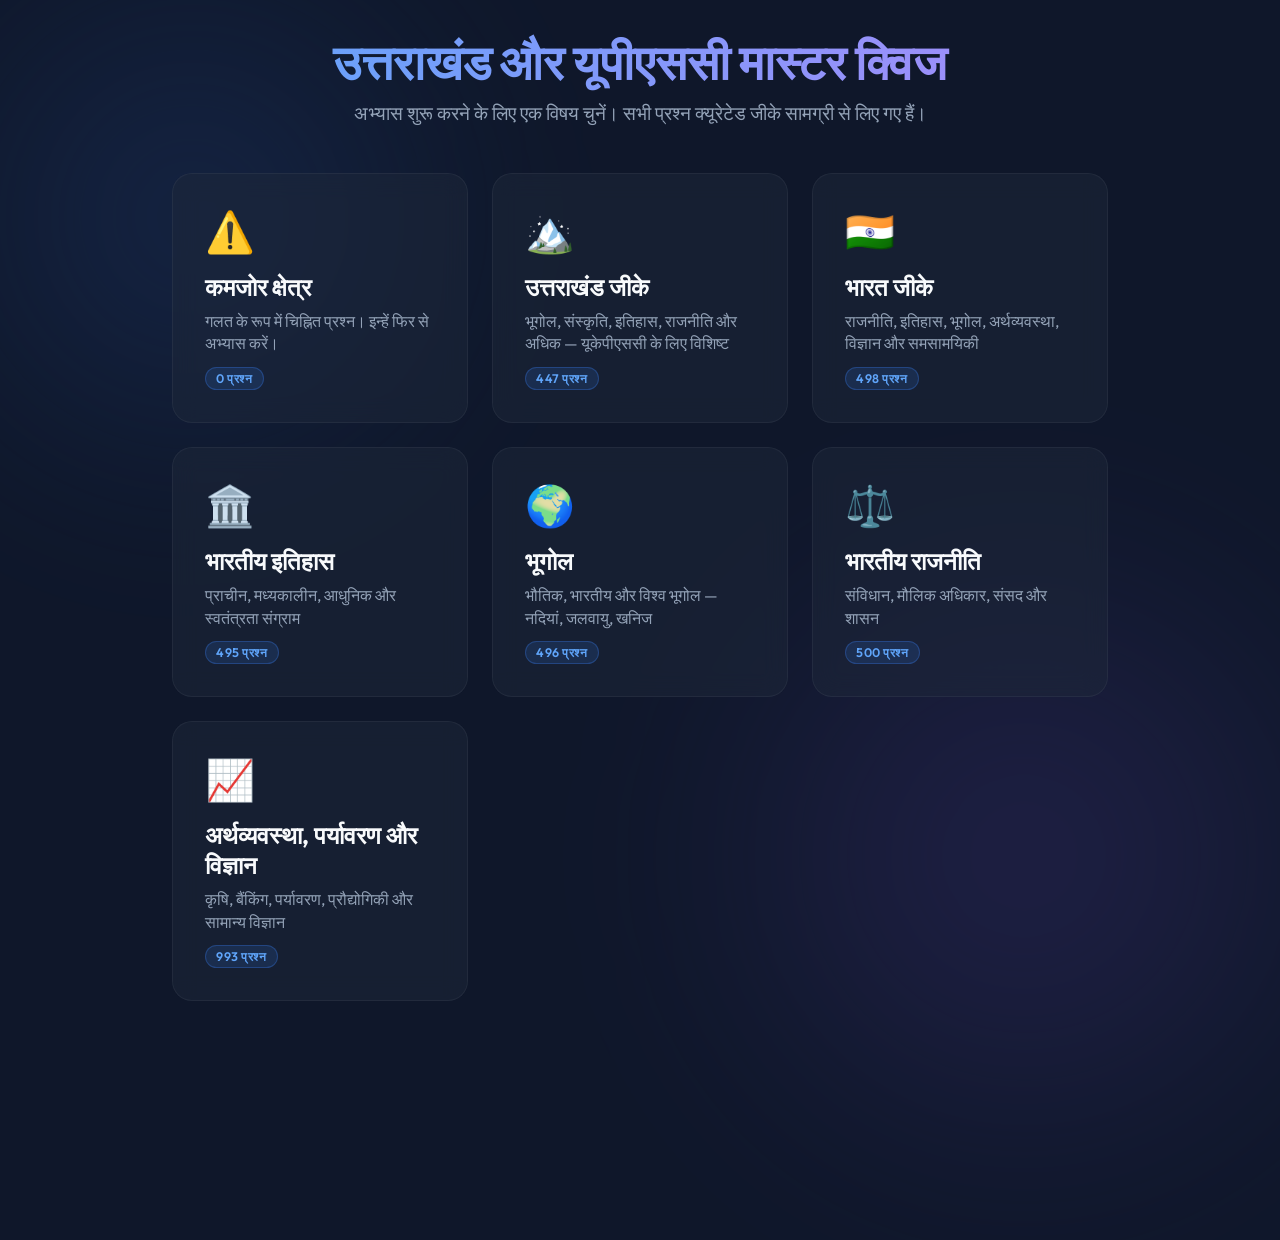
==== index-hi.html @ ccc62f5e "Add Hindi translation: index-hi.html and script-hi.js" ====
<!DOCTYPE html>
<html lang="hi">
<head>
    <meta charset="UTF-8">
    <meta name="viewport" content="width=device-width, initial-scale=1.0">
    <title>उत्तराखंड और यूपीएससी मास्टर क्विज</title>
    <meta name="description" content="यूकेपीएससी और यूपीएससी परीक्षा की तैयारी के लिए एक व्यापक क्विज ऐप जो उत्तराखंड जीके, भारतीय राजनीति, इतिहास, भूगोल, अर्थव्यवस्था और विज्ञान को कवर करता है।">
    <link rel="stylesheet" href="style.css">
    <link href="https://fonts.googleapis.com/css2?family=Outfit:wght@300;400;500;600;700&display=swap" rel="stylesheet">
</head>
<body>
    <div class="blob-c"></div>
    <div class="blob-b"></div>
    
    <div id="topic-dashboard" class="topic-dashboard">
        <div class="dashboard-header">
            <h1>उत्तराखंड और यूपीएससी मास्टर क्विज</h1>
            <p>अभ्यास शुरू करने के लिए एक विषय चुनें। सभी प्रश्न क्यूरेटेड जीके सामग्री से लिए गए हैं।</p>
        </div>
        <div class="topic-grid">
            <div class="topic-card" data-topic="weak">
                <div class="topic-icon">⚠️</div>
                <h3>कमजोर क्षेत्र</h3>
                <p>गलत के रूप में चिह्नित प्रश्न। इन्हें फिर से अभ्यास करें।</p>
            </div>
            <div class="topic-card" data-topic="ukgk">
                <div class="topic-icon">🏔️</div>
                <h3>उत्तराखंड जीके</h3>
                <p>भूगोल, संस्कृति, इतिहास, राजनीति और अधिक — यूकेपीएससी के लिए विशिष्ट</p>
            </div>
            <div class="topic-card" data-topic="india_gk">
                <div class="topic-icon">🇮🇳</div>
                <h3>भारत जीके</h3>
                <p>राजनीति, इतिहास, भूगोल, अर्थव्यवस्था, विज्ञान और समसामयिकी</p>
            </div>
            <div class="topic-card" data-topic="history">
                <div class="topic-icon">🏛️</div>
                <h3>भारतीय इतिहास</h3>
                <p>प्राचीन, मध्यकालीन, आधुनिक और स्वतंत्रता संग्राम</p>
            </div>
            <div class="topic-card" data-topic="geography">
                <div class="topic-icon">🌍</div>
                <h3>भूगोल</h3>
                <p>भौतिक, भारतीय और विश्व भूगोल — नदियां, जलवायु, खनिज</p>
            </div>
            <div class="topic-card" data-topic="polity">
                <div class="topic-icon">⚖️</div>
                <h3>भारतीय राजनीति</h3>
                <p>संविधान, मौलिक अधिकार, संसद और शासन</p>
            </div>
            <div class="topic-card" data-topic="economy_science">
                <div class="topic-icon">📈</div>
                <h3>अर्थव्यवस्था, पर्यावरण और विज्ञान</h3>
                <p>कृषि, बैंकिंग, पर्यावरण, प्रौद्योगिकी और सामान्य विज्ञान</p>
            </div>
        </div>
    </div>
    
    <div class="app-container hidden" id="app-container">
        <header>
            <div class="progress-bar-container">
                <div class="progress-bar" id="progress-bar"></div>
            </div>
            <div class="header-content">
                <button id="back-btn" class="btn secondary-btn back-btn" title="विषय पर वापस जाएं">🏠</button>
                <h1 id="quiz-title">उत्तराखंड जीके निपुणता</h1>
                <span class="question-tracker" id="question-tracker">प्रश्न 1 / 0</span>
            </div>
        </header>

        <main class="card glass-card">
            <div class="question-container">
                <p id="question-text" class="question-text">प्रश्न लोड हो रहा है...</p>
            </div>

            <div class="input-container">
                <input type="text" id="answer-input" class="answer-input" placeholder="यहाँ अपना उत्तर टाइप करें..." autocomplete="off">
                <p class="instruction-text">उत्तर प्रकट करने के लिए <strong>Enter &#x21B5;</strong> दबाएं &nbsp;|&nbsp; प्रकट करने के बाद: <strong>1</strong> = सही, <strong>2</strong> = गलत &nbsp;|&nbsp; <strong>Enter &#x21B5;</strong> = अगला</p>
            </div>

            <div id="answer-reveal" class="answer-reveal hidden">
                <div class="answer-label">✅ सही उत्तर</div>
                <p id="correct-answer-text" class="correct-answer-text"></p>
                <div class="action-buttons">
                    <button id="next-btn" class="btn primary-btn">अगला प्रश्न <span>&#x2192;</span></button>
                </div>
            </div>
        </main>
        
        <footer>
            <div class="controls">
                <button id="prev-btn" class="btn secondary-btn" disabled>&#x2190; पिछला</button>
                <button id="random-btn" class="btn secondary-btn">&#x1F3B2; यादृच्छिक</button>
            </div>
        </footer>
    </div>

    <!-- सभी प्रश्न Gemini.txt से पार्स किए गए -->
    <script src="questions_gemini.js"></script>
    <!-- मुख्य ऐप लॉजिक -->
    <script src="script-hi.js"></script>
</body>
</html>
---- style.css ----
:root {
    --bg-color: #0f172a;
    --card-bg: rgba(30, 41, 59, 0.7);
    --card-border: rgba(255, 255, 255, 0.1);
    --text-primary: #f8fafc;
    --text-secondary: #94a3b8;
    --accent-color: #3b82f6;
    --accent-glow: rgba(59, 130, 246, 0.5);
    --success-color: #10b981;
    --success-bg: rgba(16, 185, 129, 0.1);
}

* {
    margin: 0;
    padding: 0;
    box-sizing: border-box;
    font-family: 'Outfit', sans-serif;
}

body {
    background-color: var(--bg-color);
    color: var(--text-primary);
    min-height: 100vh;
    display: flex;
    justify-content: center;
    align-items: center;
    overflow-x: hidden;
    position: relative;
}

/* Background Animated Blobs for Premium Aesthetic */
.blob-c, .blob-b {
    position: absolute;
    filter: blur(100px);
    z-index: -1;
    opacity: 0.6;
    border-radius: 50%;
    animation: drift 20s infinite alternate linear;
}

.blob-c {
    width: 50vw;
    height: 50vw;
    background: radial-gradient(circle, #3b82f644, transparent 70%);
    top: -10%;
    left: -10%;
}

.blob-b {
    width: 60vw;
    height: 60vw;
    background: radial-gradient(circle, #8b5cf644, transparent 70%);
    bottom: -20%;
    right: -10%;
    animation-direction: alternate-reverse;
}

@keyframes drift {
    0% { transform: translate(0, 0) scale(1); }
    100% { transform: translate(20px, 50px) scale(1.1); }
}

.app-container {
    width: 100%;
    max-width: 800px;
    padding: 2rem;
    z-index: 10;
    display: flex;
    flex-direction: column;
    gap: 2rem;
}

header {
    text-align: center;
    margin-bottom: 1rem;
}

.progress-bar-container {
    width: 100%;
    height: 6px;
    background: var(--card-bg);
    border-radius: 10px;
    overflow: hidden;
    margin-bottom: 2rem;
}

.progress-bar {
    height: 100%;
    background: linear-gradient(90deg, #3b82f6, #8b5cf6);
    width: 0%;
    transition: width 0.5s cubic-bezier(0.4, 0, 0.2, 1);
}

.header-content h1 {
    font-size: 2.5rem;
    font-weight: 700;
    background: linear-gradient(to right, #fff, #94a3b8);
    -webkit-background-clip: text;
    background-clip: text;
    -webkit-text-fill-color: transparent;
    margin-bottom: 0.5rem;
}

.question-tracker {
    font-size: 1rem;
    color: var(--text-secondary);
    font-weight: 500;
    letter-spacing: 1px;
    text-transform: uppercase;
}

.score-badge {
    display: inline-block;
    margin-top: 0.4rem;
    padding: 0.25rem 0.75rem;
    background: rgba(16, 185, 129, 0.15);
    border: 1px solid rgba(16, 185, 129, 0.35);
    border-radius: 20px;
    font-size: 0.85rem;
    font-weight: 600;
    color: #34d399;
    letter-spacing: 0.5px;
    transition: background 0.3s ease, color 0.3s ease;
}

.score-badge.score-flash {
    background: rgba(16, 185, 129, 0.45);
    color: #fff;
    animation: scorePop 0.5s ease;
}

@keyframes scorePop {
    0%   { transform: scale(1); }
    40%  { transform: scale(1.25); }
    100% { transform: scale(1); }
}

/* Glassmorphism Card */
.glass-card {
    background: var(--card-bg);
    backdrop-filter: blur(16px);
    -webkit-backdrop-filter: blur(16px);
    border: 1px solid var(--card-border);
    border-radius: 24px;
    padding: 3rem;
    box-shadow: 0 25px 50px -12px rgba(0, 0, 0, 0.5);
    transition: transform 0.3s ease, box-shadow 0.3s ease;
}

.question-container {
    margin-bottom: 2rem;
    min-height: 140px;
    display: flex;
    align-items: center;
    justify-content: center;
}

.question-text {
    font-size: 1.8rem;
    line-height: 1.4;
    font-weight: 500;
    text-align: center;
    animation: fadeIn 0.5s ease-out forwards;
}

.input-container {
    position: relative;
    margin-bottom: 1rem;
    min-height: 90px;       /* lock height so answer section never moves */
    transition: opacity 0.25s ease;
}

.answer-input {
    width: 100%;
    background: rgba(15, 23, 42, 0.6);
    border: 2px solid rgba(255, 255, 255, 0.1);
    border-radius: 16px;
    padding: 1.2rem 1.5rem;
    font-size: 1.2rem;
    color: var(--text-primary);
    outline: none;
    transition: all 0.3s ease;
    text-align: center;
}

.answer-input:focus {
    border-color: var(--accent-color);
    box-shadow: 0 0 0 4px var(--accent-glow);
    background: rgba(15, 23, 42, 0.8);
}

.instruction-text {
    text-align: center;
    margin-top: 1rem;
    font-size: 0.9rem;
    color: var(--text-secondary);
    opacity: 0.8;
}

/* Answer Reveal Area — always in flow, fade in/out only */
.answer-reveal {
    margin-top: 1.5rem;
    padding: 1.5rem 2rem;
    background: var(--success-bg);
    border: 1px solid rgba(16, 185, 129, 0.3);
    border-radius: 16px;
    text-align: center;
    display: flex !important;   /* always in flow — overrides .hidden utility */
    flex-direction: column;
    gap: 1.2rem;
    min-height: 140px;          /* reserve space so layout never shifts */
    opacity: 1;
    visibility: visible;
    transition: opacity 0.25s ease, visibility 0.25s ease;
}

.answer-reveal.hidden {
    opacity: 0 !important;
    visibility: hidden !important;
    pointer-events: none;
    /* display stays flex — never leaves flow */
}

.answer-label {
    text-transform: uppercase;
    font-size: 0.85rem;
    font-weight: 700;
    letter-spacing: 2px;
    color: var(--success-color);
}

.correct-answer-text {
    font-size: 1.6rem;
    font-weight: 600;
    color: #fff;
    line-height: 1.3;
}

/* Animations */
@keyframes fadeIn {
    from { opacity: 0; transform: translateY(10px); }
    to { opacity: 1; transform: translateY(0); }
}

@keyframes slideUp {
    from { opacity: 0; transform: translateY(20px); }
    to { opacity: 1; transform: translateY(0); }
}

/* Buttons */
.btn {
    padding: 0.8rem 1.8rem;
    border-radius: 12px;
    font-size: 1rem;
    font-weight: 600;
    cursor: pointer;
    transition: all 0.2s ease;
    border: none;
    display: inline-flex;
    align-items: center;
    justify-content: center;
    gap: 0.5rem;
}

.primary-btn {
    background: linear-gradient(135deg, #3b82f6, #2563eb);
    color: white;
    box-shadow: 0 4px 14px 0 rgba(37, 99, 235, 0.39);
    width: 100%;
    padding: 1rem;
    font-size: 1.1rem;
}

.primary-btn:hover {
    transform: translateY(-2px);
    box-shadow: 0 6px 20px rgba(37, 99, 235, 0.5);
}

.primary-btn span {
    transition: transform 0.2s ease;
}

.primary-btn:hover span {
    transform: translateX(4px);
}

.controls {
    display: flex;
    justify-content: space-between;
    margin-top: 1rem;
}

.secondary-btn {
    background: transparent;
    color: var(--text-secondary);
    border: 1px solid var(--card-border);
}

.secondary-btn:hover {
    background: rgba(255, 255, 255, 0.05);
    color: white;
}

.secondary-btn:disabled {
    opacity: 0.5;
    cursor: not-allowed;
}

/* Topic Dashboard */
.topic-dashboard {
    width: 100%;
    max-width: 1000px;
    padding: 2rem;
    z-index: 10;
    display: flex;
    flex-direction: column;
    gap: 3rem;
}

.dashboard-header {
    text-align: center;
}

.dashboard-header h1 {
    font-size: 3rem;
    font-weight: 700;
    background: linear-gradient(to right, #60a5fa, #a78bfa);
    -webkit-background-clip: text;
    background-clip: text;
    -webkit-text-fill-color: transparent;
    margin-bottom: 0.5rem;
}

.dashboard-header p {
    color: var(--text-secondary);
    font-size: 1.2rem;
}

.topic-grid {
    display: grid;
    grid-template-columns: repeat(auto-fit, minmax(260px, 1fr));
    gap: 1.5rem;
}

.q-count {
    display: inline-block;
    margin-top: 0.75rem;
    padding: 0.2rem 0.65rem;
    background: rgba(59, 130, 246, 0.15);
    border: 1px solid rgba(59, 130, 246, 0.3);
    border-radius: 20px;
    font-size: 0.78rem;
    font-weight: 600;
    color: #60a5fa;
    letter-spacing: 0.5px;
}

.topic-card {
    background: rgba(30, 41, 59, 0.5);
    backdrop-filter: blur(12px);
    border: 1px solid rgba(255, 255, 255, 0.05);
    border-radius: 20px;
    padding: 2rem;
    cursor: pointer;
    transition: all 0.3s cubic-bezier(0.4, 0, 0.2, 1);
    position: relative;
    overflow: hidden;
}

.topic-card::before {
    content: '';
    position: absolute;
    top: 0; left: 0; right: 0; bottom: 0;
    background: linear-gradient(135deg, rgba(255,255,255,0.1) 0%, rgba(255,255,255,0) 100%);
    opacity: 0;
    transition: opacity 0.3s ease;
}

.topic-card:hover {
    transform: translateY(-5px) scale(1.02);
    background: rgba(30, 41, 59, 0.8);
    border-color: rgba(59, 130, 246, 0.4);
    box-shadow: 0 10px 30px -10px rgba(59, 130, 246, 0.3);
}

.topic-card:hover::before {
    opacity: 1;
}

.topic-icon {
    font-size: 2.5rem;
    margin-bottom: 1rem;
}

.topic-card h3 {
    font-size: 1.5rem;
    color: var(--text-primary);
    margin-bottom: 0.5rem;
}

.topic-card p {
    color: var(--text-secondary);
    font-size: 1rem;
    line-height: 1.4;
}

/* Utilities */
.hidden {
    display: none !important;
}

.back-btn {
    position: absolute;
    left: 0;
    top: 50%;
    transform: translateY(-50%);
    padding: 0.5rem 1rem;
    font-size: 1.5rem;
    background: rgba(255,255,255,0.05);
    border: 1px solid rgba(255,255,255,0.1);
}
.back-btn:hover {
    background: rgba(255,255,255,0.1);
}

.header-content {
    position: relative;
    display: flex;
    flex-direction: column;
    align-items: center;
}

/* Responsive */
@media (max-width: 900px) {
    .topic-grid { grid-template-columns: repeat(2, 1fr); }
}

@media (max-width: 768px) {
    .dashboard-header h1 { font-size: 2.2rem; }
    .topic-grid { grid-template-columns: 1fr; }
    .back-btn { position: relative; top: 0; transform: none; align-self: flex-start; margin-bottom: 1rem; }
}

@media (max-width: 600px) {
    .glass-card { padding: 2rem 1.5rem; }
    .header-content h1 { font-size: 2rem; }
    .question-text { font-size: 1.4rem; }
    .answer-input { font-size: 1rem; }
    .app-container { padding: 1rem; }
}
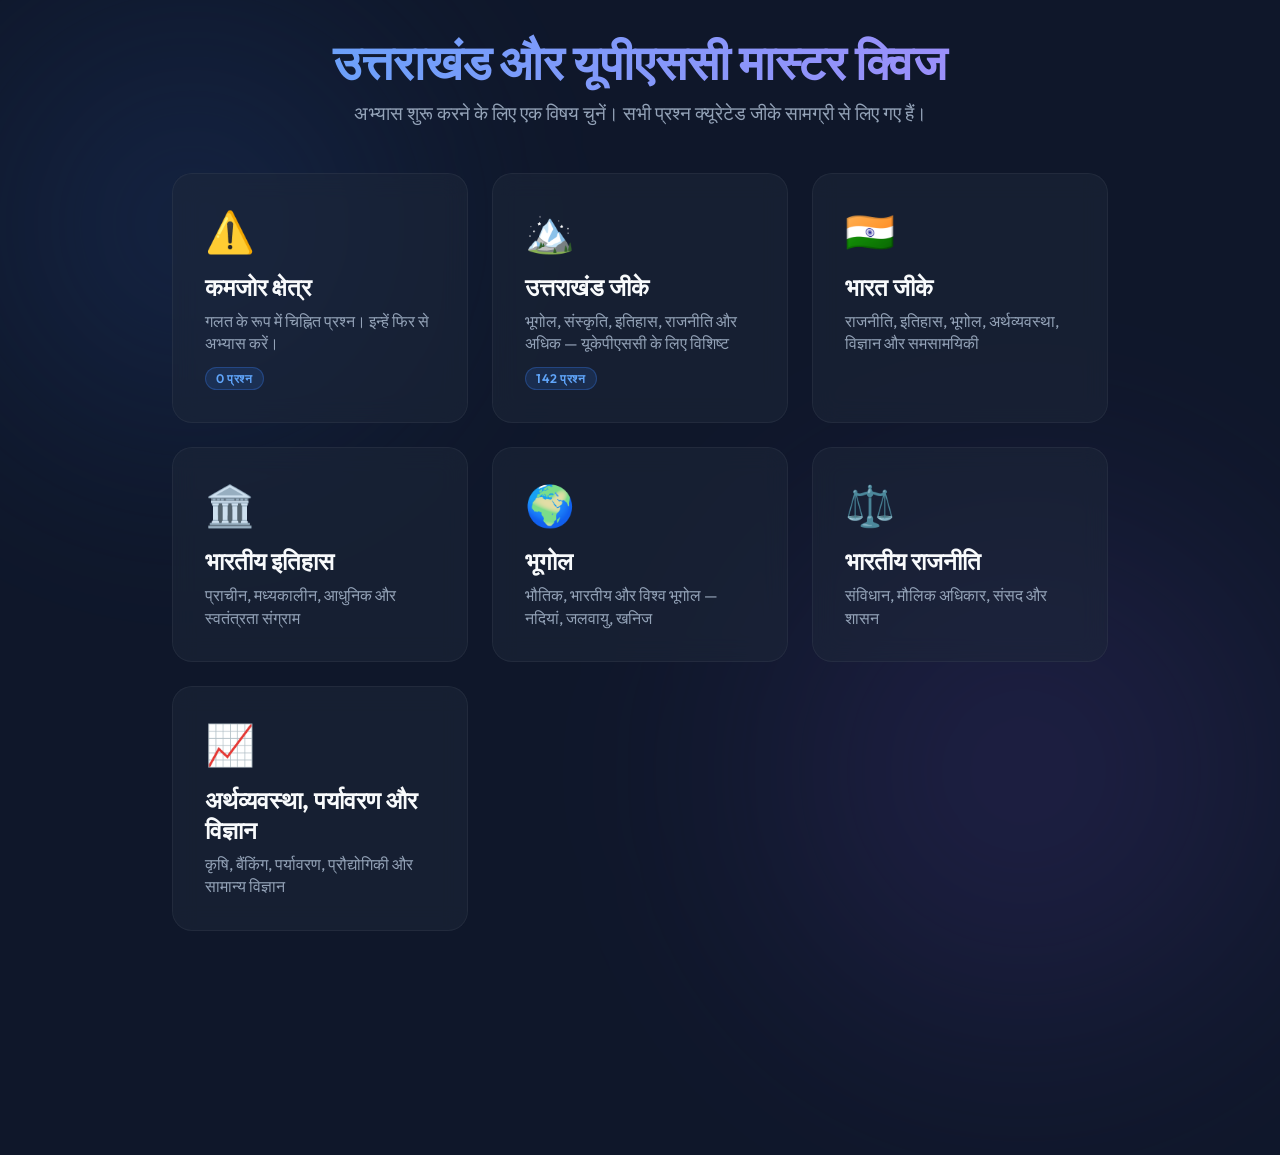
==== commit 840a52b2: "Add complete Hindi translation: UI, questions, and answers" ====
--- a/index-hi.html
+++ b/index-hi.html
@@ -95,8 +95,8 @@
         </footer>
     </div>
 
-    <!-- सभी प्रश्न Gemini.txt से पार्स किए गए -->
-    <script src="questions_gemini.js"></script>
+    <!-- सभी प्रश्न Gemini.txt से पार्स किए गए - हिंदी संस्करण -->
+    <script src="questions_gemini_hi.js"></script>
     <!-- मुख्य ऐप लॉजिक -->
     <script src="script-hi.js"></script>
 </body>
